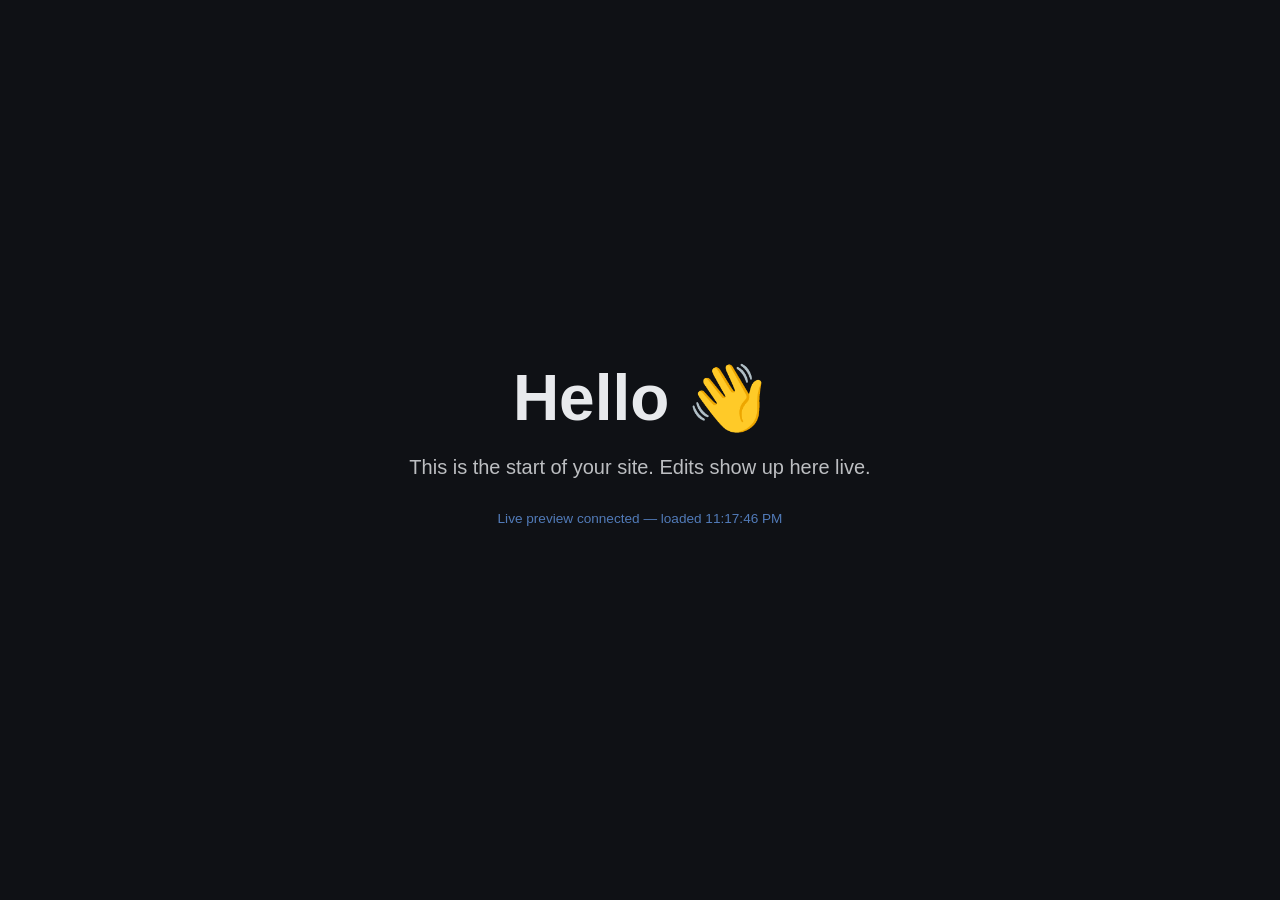
==== index.html @ a547a371 "Initial static site scaffold" ====
<!DOCTYPE html>
<html lang="en">
<head>
  <meta charset="UTF-8" />
  <meta name="viewport" content="width=device-width, initial-scale=1.0" />
  <title>My Site</title>
  <link rel="stylesheet" href="styles.css" />
</head>
<body>
  <main class="hero">
    <h1>Hello 👋</h1>
    <p class="tagline">This is the start of your site. Edits show up here live.</p>
    <p class="status" id="status">Live preview connected.</p>
  </main>
  <script src="script.js"></script>
</body>
</html>
---- styles.css ----
:root {
  --bg: #0f1115;
  --fg: #e8eaed;
  --accent: #6ea8fe;
}

* { box-sizing: border-box; }

body {
  margin: 0;
  min-height: 100vh;
  display: grid;
  place-items: center;
  font-family: -apple-system, BlinkMacSystemFont, "Segoe UI", Roboto, sans-serif;
  background: var(--bg);
  color: var(--fg);
}

.hero {
  text-align: center;
  padding: 2rem;
}

h1 {
  font-size: clamp(2.5rem, 8vw, 4rem);
  margin: 0 0 0.5rem;
}

.tagline {
  font-size: clamp(1rem, 4vw, 1.25rem);
  opacity: 0.8;
}

.status {
  margin-top: 2rem;
  font-size: 0.85rem;
  color: var(--accent);
  opacity: 0.7;
}
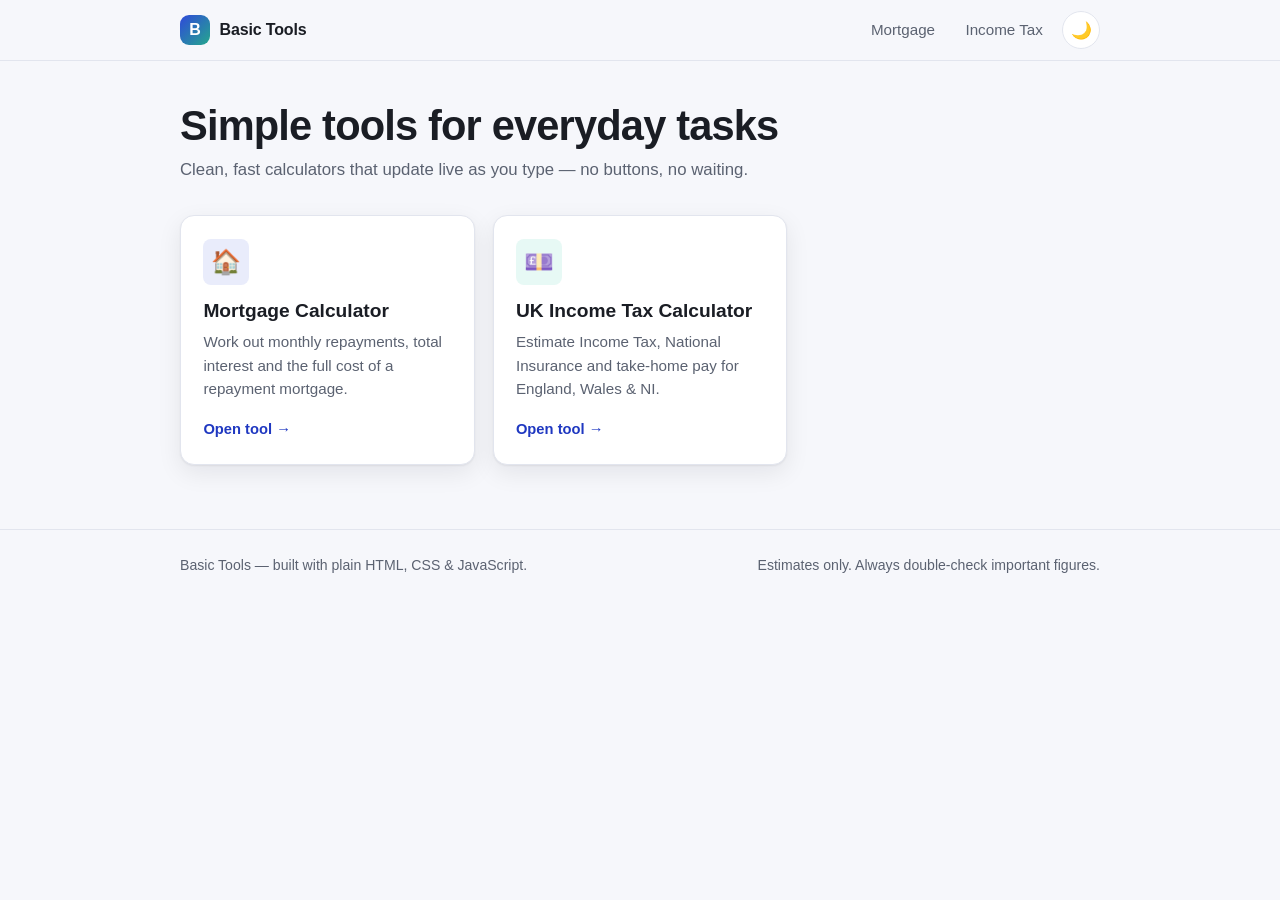
==== commit 86041f70: "Scaffold Basic Tools site with mortgage and UK income tax calculators Build out the multi-page stati" ====
--- a/index.html
+++ b/index.html
@@ -3,15 +3,68 @@
 <head>
   <meta charset="UTF-8" />
   <meta name="viewport" content="width=device-width, initial-scale=1.0" />
-  <title>My Site</title>
-  <link rel="stylesheet" href="styles.css" />
+  <title>Basic Tools — simple, clean everyday calculators</title>
+  <meta name="description" content="Basic Tools is a small collection of clean, fast, no-nonsense calculators that update as you type." />
+  <link rel="stylesheet" href="assets/css/main.css" />
+  <!-- Apply saved theme before paint to avoid a flash -->
+  <script>
+    (function () {
+      try {
+        var t = localStorage.getItem("basic-tools-theme");
+        if (t) document.documentElement.setAttribute("data-theme", t);
+      } catch (e) {}
+    })();
+  </script>
 </head>
 <body>
-  <main class="hero">
-    <h1>Hello 👋</h1>
-    <p class="tagline">This is the start of your site. Edits show up here live.</p>
-    <p class="status" id="status">Live preview connected.</p>
+  <header class="site-header">
+    <div class="container site-header__inner">
+      <a class="brand" href="index.html">
+        <span class="brand__mark">B</span>
+        <span>Basic&nbsp;Tools</span>
+      </a>
+      <nav>
+        <a class="nav-link" href="tools/mortgage-calculator/">Mortgage</a>
+        <a class="nav-link" href="tools/income-tax-calculator/">Income Tax</a>
+        <button class="theme-toggle" type="button" title="Toggle theme">
+          <span class="icon-sun">☀️</span><span class="icon-moon">🌙</span>
+        </button>
+      </nav>
+    </div>
+  </header>
+
+  <main>
+    <div class="container">
+      <h1 class="page-title">Simple tools for everyday tasks</h1>
+      <p class="page-subtitle">
+        Clean, fast calculators that update live as you type — no buttons, no waiting.
+      </p>
+
+      <section class="tool-grid" aria-label="Available tools">
+        <a class="card tool-card" href="tools/mortgage-calculator/">
+          <span class="tool-card__icon tool-card__icon--primary">🏠</span>
+          <h3>Mortgage Calculator</h3>
+          <p>Work out monthly repayments, total interest and the full cost of a repayment mortgage.</p>
+          <span class="tool-card__cta">Open tool →</span>
+        </a>
+
+        <a class="card tool-card" href="tools/income-tax-calculator/">
+          <span class="tool-card__icon tool-card__icon--secondary">💷</span>
+          <h3>UK Income Tax Calculator</h3>
+          <p>Estimate Income Tax, National Insurance and take-home pay for England, Wales &amp; NI.</p>
+          <span class="tool-card__cta">Open tool →</span>
+        </a>
+      </section>
+    </div>
   </main>
-  <script src="script.js"></script>
+
+  <footer class="site-footer">
+    <div class="container">
+      <span>Basic Tools — built with plain HTML, CSS &amp; JavaScript.</span>
+      <span>Estimates only. Always double-check important figures.</span>
+    </div>
+  </footer>
+
+  <script src="assets/js/theme.js"></script>
 </body>
 </html>
--- a/assets/css/main.css
+++ b/assets/css/main.css
@@ -0,0 +1,470 @@
+/* ==========================================================================
+   Basic Tools — shared theme
+   Pure CSS design system: dark/light mode + primary/secondary/tertiary colours.
+   ========================================================================== */
+
+/* --- Design tokens ------------------------------------------------------- */
+:root {
+  color-scheme: light dark;
+
+  /* Brand hues (shared across both themes) */
+  --primary-h: 231;   /* indigo */
+  --secondary-h: 168; /* teal   */
+  --tertiary-h: 32;   /* amber  */
+
+  /* Spacing & shape */
+  --radius-sm: 8px;
+  --radius: 14px;
+  --radius-lg: 22px;
+  --gap: 1rem;
+  --maxw: 960px;
+
+  --shadow: 0 1px 2px rgba(15, 17, 21, 0.06),
+            0 8px 24px rgba(15, 17, 21, 0.08);
+
+  --font-sans: -apple-system, BlinkMacSystemFont, "Segoe UI", Roboto,
+               Helvetica, Arial, sans-serif;
+  --font-mono: ui-monospace, "SF Mono", "Cascadia Code", Menlo, Consolas,
+               monospace;
+
+  --transition: 160ms ease;
+}
+
+/* Light theme (default) */
+:root,
+[data-theme="light"] {
+  --bg: #f6f7fb;
+  --surface: #ffffff;
+  --surface-2: #f0f2f8;
+  --border: #e2e5ee;
+  --text: #1a1d24;
+  --text-muted: #5b6271;
+
+  --primary: hsl(var(--primary-h) 70% 52%);
+  --primary-strong: hsl(var(--primary-h) 72% 44%);
+  --primary-soft: hsl(var(--primary-h) 70% 95%);
+  --on-primary: #ffffff;
+
+  --secondary: hsl(var(--secondary-h) 64% 40%);
+  --secondary-soft: hsl(var(--secondary-h) 60% 94%);
+
+  --tertiary: hsl(var(--tertiary-h) 92% 50%);
+  --tertiary-soft: hsl(var(--tertiary-h) 92% 94%);
+}
+
+/* Dark theme */
+[data-theme="dark"] {
+  --bg: #0f1115;
+  --surface: #171a21;
+  --surface-2: #1f2430;
+  --border: #2a2f3b;
+  --text: #e8eaed;
+  --text-muted: #99a1b3;
+
+  --primary: hsl(var(--primary-h) 85% 70%);
+  --primary-strong: hsl(var(--primary-h) 85% 76%);
+  --primary-soft: hsl(var(--primary-h) 45% 20%);
+  --on-primary: #0f1115;
+
+  --secondary: hsl(var(--secondary-h) 60% 60%);
+  --secondary-soft: hsl(var(--secondary-h) 40% 18%);
+
+  --tertiary: hsl(var(--tertiary-h) 92% 62%);
+  --tertiary-soft: hsl(var(--tertiary-h) 50% 20%);
+}
+
+/* Honour OS preference before a manual choice is stored */
+@media (prefers-color-scheme: dark) {
+  :root:not([data-theme]) {
+    --bg: #0f1115;
+    --surface: #171a21;
+    --surface-2: #1f2430;
+    --border: #2a2f3b;
+    --text: #e8eaed;
+    --text-muted: #99a1b3;
+    --primary: hsl(var(--primary-h) 85% 70%);
+    --primary-strong: hsl(var(--primary-h) 85% 76%);
+    --primary-soft: hsl(var(--primary-h) 45% 20%);
+    --on-primary: #0f1115;
+    --secondary: hsl(var(--secondary-h) 60% 60%);
+    --secondary-soft: hsl(var(--secondary-h) 40% 18%);
+    --tertiary: hsl(var(--tertiary-h) 92% 62%);
+    --tertiary-soft: hsl(var(--tertiary-h) 50% 20%);
+  }
+}
+
+/* --- Base ---------------------------------------------------------------- */
+*,
+*::before,
+*::after { box-sizing: border-box; }
+
+html { scroll-behavior: smooth; }
+
+body {
+  margin: 0;
+  min-height: 100vh;
+  font-family: var(--font-sans);
+  background: var(--bg);
+  color: var(--text);
+  line-height: 1.55;
+  -webkit-font-smoothing: antialiased;
+  transition: background var(--transition), color var(--transition);
+}
+
+a { color: var(--primary-strong); }
+
+h1, h2, h3 { line-height: 1.2; }
+
+/* --- Layout -------------------------------------------------------------- */
+.container {
+  width: 100%;
+  max-width: var(--maxw);
+  margin-inline: auto;
+  padding-inline: 1.25rem;
+}
+
+.site-header {
+  position: sticky;
+  top: 0;
+  z-index: 10;
+  background: color-mix(in srgb, var(--bg) 85%, transparent);
+  backdrop-filter: saturate(1.4) blur(10px);
+  border-bottom: 1px solid var(--border);
+}
+
+.site-header__inner {
+  display: flex;
+  align-items: center;
+  gap: 1rem;
+  min-height: 60px;
+}
+
+.brand {
+  display: inline-flex;
+  align-items: center;
+  gap: 0.6rem;
+  font-weight: 700;
+  letter-spacing: -0.01em;
+  color: var(--text);
+  text-decoration: none;
+}
+
+.brand__mark {
+  display: grid;
+  place-items: center;
+  width: 30px;
+  height: 30px;
+  border-radius: 9px;
+  background: linear-gradient(135deg, var(--primary), var(--secondary));
+  color: var(--on-primary);
+  font-weight: 800;
+}
+
+.site-header nav {
+  margin-left: auto;
+  display: flex;
+  align-items: center;
+  gap: 0.5rem;
+}
+
+.nav-link {
+  padding: 0.4rem 0.7rem;
+  border-radius: var(--radius-sm);
+  color: var(--text-muted);
+  text-decoration: none;
+  font-size: 0.95rem;
+  transition: color var(--transition), background var(--transition);
+}
+.nav-link:hover { color: var(--text); background: var(--surface-2); }
+
+/* --- Theme toggle -------------------------------------------------------- */
+.theme-toggle {
+  display: inline-grid;
+  place-items: center;
+  width: 38px;
+  height: 38px;
+  border: 1px solid var(--border);
+  border-radius: 50%;
+  background: var(--surface);
+  color: var(--text);
+  cursor: pointer;
+  font-size: 1.05rem;
+  transition: background var(--transition), border-color var(--transition),
+              transform var(--transition);
+}
+.theme-toggle:hover { transform: rotate(-12deg); border-color: var(--primary); }
+.theme-toggle:focus-visible { outline: 2px solid var(--primary); outline-offset: 2px; }
+.theme-toggle .icon-sun { display: none; }
+.theme-toggle .icon-moon { display: inline; }
+[data-theme="dark"] .theme-toggle .icon-sun { display: inline; }
+[data-theme="dark"] .theme-toggle .icon-moon { display: none; }
+@media (prefers-color-scheme: dark) {
+  :root:not([data-theme]) .theme-toggle .icon-sun { display: inline; }
+  :root:not([data-theme]) .theme-toggle .icon-moon { display: none; }
+}
+
+/* --- Cards / surfaces ---------------------------------------------------- */
+.card {
+  background: var(--surface);
+  border: 1px solid var(--border);
+  border-radius: var(--radius);
+  box-shadow: var(--shadow);
+}
+
+main { padding-block: 2.5rem 4rem; }
+
+.page-title {
+  font-size: clamp(1.9rem, 5vw, 2.6rem);
+  letter-spacing: -0.02em;
+  margin: 0 0 0.4rem;
+}
+.page-subtitle {
+  color: var(--text-muted);
+  margin: 0 0 2rem;
+  font-size: 1.05rem;
+}
+
+/* --- Hub: tool grid ------------------------------------------------------ */
+.tool-grid {
+  display: grid;
+  grid-template-columns: repeat(auto-fill, minmax(260px, 1fr));
+  gap: 1.1rem;
+}
+
+.tool-card {
+  display: flex;
+  flex-direction: column;
+  gap: 0.5rem;
+  padding: 1.4rem;
+  text-decoration: none;
+  color: inherit;
+  transition: transform var(--transition), border-color var(--transition),
+              box-shadow var(--transition);
+}
+.tool-card:hover {
+  transform: translateY(-3px);
+  border-color: var(--primary);
+}
+.tool-card__icon {
+  display: grid;
+  place-items: center;
+  width: 46px;
+  height: 46px;
+  border-radius: var(--radius-sm);
+  font-size: 1.5rem;
+  margin-bottom: 0.4rem;
+}
+.tool-card__icon--primary { background: var(--primary-soft); }
+.tool-card__icon--secondary { background: var(--secondary-soft); }
+.tool-card__icon--tertiary { background: var(--tertiary-soft); }
+.tool-card h3 { margin: 0; font-size: 1.2rem; }
+.tool-card p { margin: 0; color: var(--text-muted); font-size: 0.95rem; }
+.tool-card__cta {
+  margin-top: auto;
+  padding-top: 0.6rem;
+  color: var(--primary-strong);
+  font-weight: 600;
+  font-size: 0.92rem;
+}
+
+/* --- Tool layout --------------------------------------------------------- */
+.tool-layout {
+  display: grid;
+  grid-template-columns: minmax(0, 1fr) minmax(0, 1fr);
+  gap: 1.5rem;
+  align-items: start;
+}
+@media (max-width: 760px) {
+  .tool-layout { grid-template-columns: 1fr; }
+}
+
+.panel { padding: 1.5rem; }
+.panel h2 {
+  margin: 0 0 1.2rem;
+  font-size: 1.05rem;
+  text-transform: uppercase;
+  letter-spacing: 0.06em;
+  color: var(--text-muted);
+}
+
+/* --- Forms --------------------------------------------------------------- */
+.field { margin-bottom: 1.15rem; }
+.field:last-child { margin-bottom: 0; }
+
+.field label {
+  display: block;
+  margin-bottom: 0.4rem;
+  font-weight: 600;
+  font-size: 0.92rem;
+}
+.field .hint {
+  display: block;
+  margin-top: 0.35rem;
+  font-size: 0.8rem;
+  color: var(--text-muted);
+}
+
+.input-wrap {
+  position: relative;
+  display: flex;
+  align-items: center;
+}
+.input-wrap .affix {
+  position: absolute;
+  color: var(--text-muted);
+  font-size: 0.95rem;
+  pointer-events: none;
+}
+.input-wrap .affix--prefix { left: 0.85rem; }
+.input-wrap .affix--suffix { right: 0.85rem; }
+.input-wrap.has-prefix input { padding-left: 1.9rem; }
+.input-wrap.has-suffix input { padding-right: 2.4rem; }
+
+input[type="number"],
+input[type="text"],
+select {
+  width: 100%;
+  padding: 0.7rem 0.85rem;
+  font: inherit;
+  font-size: 1rem;
+  color: var(--text);
+  background: var(--surface-2);
+  border: 1px solid var(--border);
+  border-radius: var(--radius-sm);
+  transition: border-color var(--transition), box-shadow var(--transition);
+  -moz-appearance: textfield;
+}
+input:focus,
+select:focus {
+  outline: none;
+  border-color: var(--primary);
+  box-shadow: 0 0 0 3px var(--primary-soft);
+}
+input.invalid { border-color: var(--tertiary); }
+
+/* Range slider pairing */
+.field input[type="range"] {
+  width: 100%;
+  margin-top: 0.7rem;
+  accent-color: var(--primary);
+}
+
+.segmented {
+  display: inline-flex;
+  padding: 3px;
+  background: var(--surface-2);
+  border: 1px solid var(--border);
+  border-radius: var(--radius-sm);
+}
+.segmented button {
+  border: 0;
+  background: transparent;
+  color: var(--text-muted);
+  padding: 0.4rem 0.8rem;
+  font: inherit;
+  font-size: 0.9rem;
+  border-radius: 6px;
+  cursor: pointer;
+  transition: background var(--transition), color var(--transition);
+}
+.segmented button[aria-pressed="true"] {
+  background: var(--surface);
+  color: var(--text);
+  box-shadow: var(--shadow);
+}
+
+/* --- Results ------------------------------------------------------------- */
+.result-hero {
+  text-align: center;
+  padding: 1.8rem 1.5rem;
+  border-radius: var(--radius);
+  background: linear-gradient(135deg,
+              var(--primary-soft), var(--secondary-soft));
+  border: 1px solid var(--border);
+  margin-bottom: 1.3rem;
+}
+.result-hero .label {
+  font-size: 0.85rem;
+  text-transform: uppercase;
+  letter-spacing: 0.06em;
+  color: var(--text-muted);
+}
+.result-hero .value {
+  font-size: clamp(2.1rem, 7vw, 2.9rem);
+  font-weight: 800;
+  letter-spacing: -0.02em;
+  font-variant-numeric: tabular-nums;
+}
+.result-hero .value small { font-size: 0.9rem; font-weight: 600; color: var(--text-muted); }
+
+.result-rows { display: grid; gap: 0.1rem; }
+.result-row {
+  display: flex;
+  justify-content: space-between;
+  align-items: baseline;
+  gap: 1rem;
+  padding: 0.7rem 0.25rem;
+  border-bottom: 1px solid var(--border);
+}
+.result-row:last-child { border-bottom: 0; }
+.result-row .k { color: var(--text-muted); }
+.result-row .k small { display: block; font-size: 0.78rem; }
+.result-row .v {
+  font-weight: 700;
+  font-variant-numeric: tabular-nums;
+  text-align: right;
+}
+.result-row--total .v { font-size: 1.15rem; }
+.result-row .v.accent-primary { color: var(--primary-strong); }
+.result-row .v.accent-secondary { color: var(--secondary); }
+.result-row .v.accent-tertiary { color: var(--tertiary); }
+
+/* Stacked breakdown bar */
+.breakdown-bar {
+  display: flex;
+  height: 12px;
+  border-radius: 999px;
+  overflow: hidden;
+  margin: 0.4rem 0 1.2rem;
+  background: var(--surface-2);
+}
+.breakdown-bar span { transition: width var(--transition); }
+.seg-primary { background: var(--primary); }
+.seg-secondary { background: var(--secondary); }
+.seg-tertiary { background: var(--tertiary); }
+.seg-take-home { background: var(--secondary); }
+
+.note {
+  margin-top: 1.4rem;
+  font-size: 0.82rem;
+  color: var(--text-muted);
+}
+
+/* --- Footer -------------------------------------------------------------- */
+.site-footer {
+  border-top: 1px solid var(--border);
+  padding: 1.6rem 0;
+  color: var(--text-muted);
+  font-size: 0.88rem;
+}
+.site-footer .container {
+  display: flex;
+  flex-wrap: wrap;
+  gap: 0.5rem 1rem;
+  justify-content: space-between;
+}
+
+.back-link {
+  display: inline-flex;
+  align-items: center;
+  gap: 0.35rem;
+  color: var(--text-muted);
+  text-decoration: none;
+  font-size: 0.92rem;
+  margin-bottom: 1.2rem;
+}
+.back-link:hover { color: var(--text); }
+
+@media (prefers-reduced-motion: reduce) {
+  * { transition: none !important; scroll-behavior: auto; }
+}
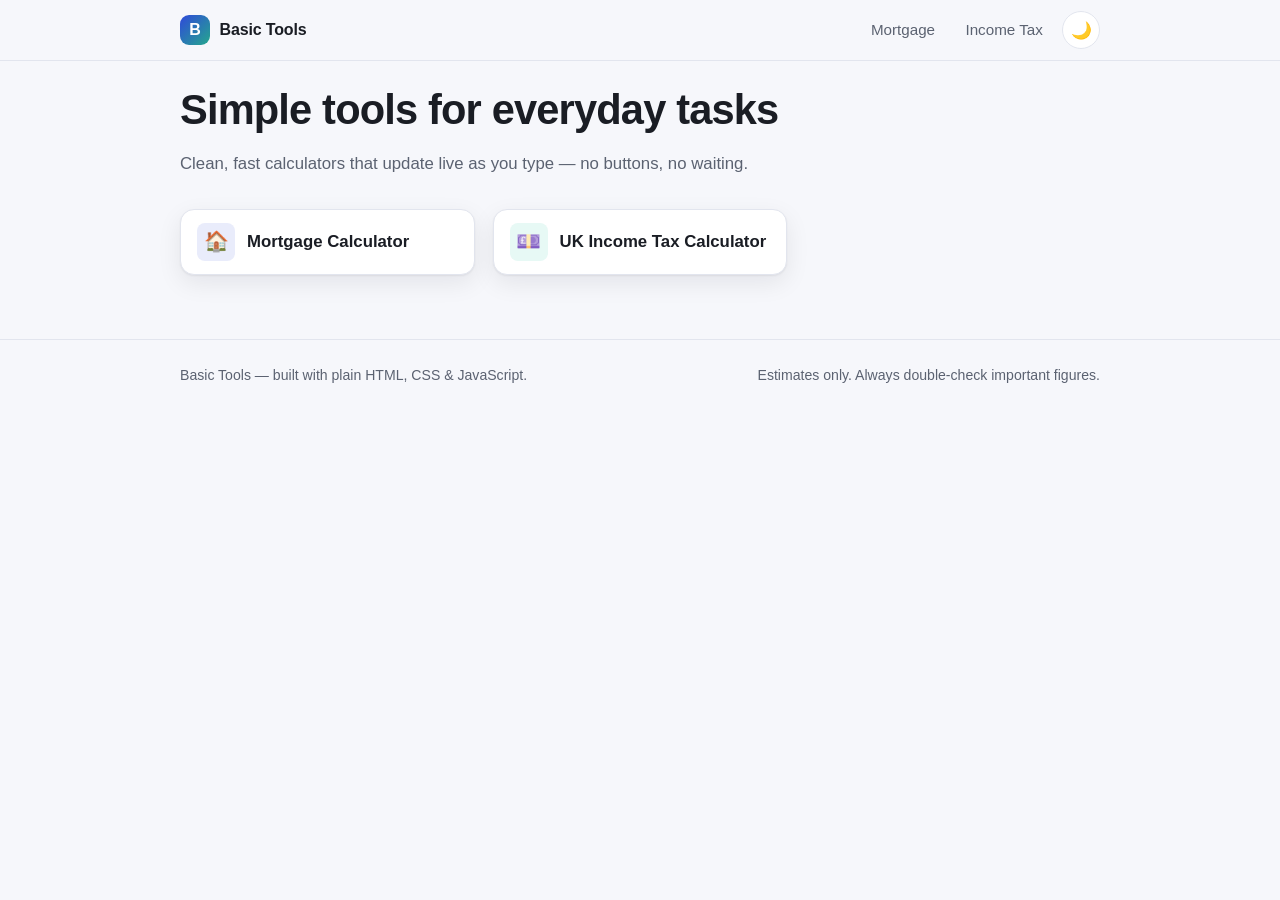
==== commit 20a7e8ad: "Make tool cards compact with inline icon and title Remove descriptions and CTA text from homepage to" ====
--- a/index.html
+++ b/index.html
@@ -44,15 +44,11 @@
         <a class="card tool-card" href="tools/mortgage-calculator/">
           <span class="tool-card__icon tool-card__icon--primary">🏠</span>
           <h3>Mortgage Calculator</h3>
-          <p>Work out monthly repayments, total interest and the full cost of a repayment mortgage.</p>
-          <span class="tool-card__cta">Open tool →</span>
         </a>
 
         <a class="card tool-card" href="tools/income-tax-calculator/">
           <span class="tool-card__icon tool-card__icon--secondary">💷</span>
           <h3>UK Income Tax Calculator</h3>
-          <p>Estimate Income Tax, National Insurance and take-home pay for England, Wales &amp; NI.</p>
-          <span class="tool-card__cta">Open tool →</span>
         </a>
       </section>
     </div>
--- a/assets/css/main.css
+++ b/assets/css/main.css
@@ -211,12 +211,12 @@
   box-shadow: var(--shadow);
 }
 
-main { padding-block: 2.5rem 4rem; }
+main { padding-block: 1.5rem 4rem; }
 
 .page-title {
   font-size: clamp(1.9rem, 5vw, 2.6rem);
   letter-spacing: -0.02em;
-  margin: 0 0 0.4rem;
+  margin: 0 0 1rem;
 }
 .page-subtitle {
   color: var(--text-muted);
@@ -233,49 +233,44 @@
 
 .tool-card {
   display: flex;
-  flex-direction: column;
-  gap: 0.5rem;
-  padding: 1.4rem;
+  flex-direction: row;
+  align-items: center;
+  gap: 0.75rem;
+  padding: 0.8rem 1rem;
   text-decoration: none;
   color: inherit;
   transition: transform var(--transition), border-color var(--transition),
               box-shadow var(--transition);
 }
 .tool-card:hover {
-  transform: translateY(-3px);
+  transform: translateY(-2px);
   border-color: var(--primary);
 }
 .tool-card__icon {
   display: grid;
   place-items: center;
-  width: 46px;
-  height: 46px;
+  width: 38px;
+  height: 38px;
   border-radius: var(--radius-sm);
-  font-size: 1.5rem;
-  margin-bottom: 0.4rem;
+  font-size: 1.25rem;
+  flex-shrink: 0;
 }
 .tool-card__icon--primary { background: var(--primary-soft); }
 .tool-card__icon--secondary { background: var(--secondary-soft); }
 .tool-card__icon--tertiary { background: var(--tertiary-soft); }
-.tool-card h3 { margin: 0; font-size: 1.2rem; }
-.tool-card p { margin: 0; color: var(--text-muted); font-size: 0.95rem; }
-.tool-card__cta {
-  margin-top: auto;
-  padding-top: 0.6rem;
-  color: var(--primary-strong);
-  font-weight: 600;
-  font-size: 0.92rem;
-}
+.tool-card h3 { margin: 0; font-size: 1.05rem; }
 
 /* --- Tool layout --------------------------------------------------------- */
 .tool-layout {
   display: grid;
-  grid-template-columns: minmax(0, 1fr) minmax(0, 1fr);
+  grid-template-columns: 1fr;
+  gap: 1.5rem;
+}
+.tool-layout__inputs {
+  display: grid;
+  grid-template-columns: repeat(auto-fit, minmax(280px, 1fr));
   gap: 1.5rem;
   align-items: start;
-}
-@media (max-width: 760px) {
-  .tool-layout { grid-template-columns: 1fr; }
 }
 
 .panel { padding: 1.5rem; }
@@ -373,6 +368,128 @@
   box-shadow: var(--shadow);
 }
 
+/* --- Sticky result banner ------------------------------------------------ */
+.sticky-result {
+  position: relative;
+  z-index: 5;
+  transition: box-shadow var(--transition);
+}
+.sticky-result.is-sticky {
+  position: sticky;
+  top: 60px;
+}
+.sticky-result.is-stuck {
+  box-shadow: 0 4px 20px rgba(15, 17, 21, 0.12);
+  border-radius: 0 0 var(--radius) var(--radius);
+}
+
+.sticky-result__inner {
+  display: flex;
+  align-items: center;
+  gap: 1rem;
+  padding: 1.2rem 1.5rem;
+  background: var(--surface);
+  border: 1px solid var(--border);
+  border-radius: var(--radius);
+  box-shadow: var(--shadow);
+}
+.sticky-result.is-stuck .sticky-result__inner {
+  border-radius: 0 0 var(--radius) var(--radius);
+  border-top: 0;
+}
+
+.sticky-result__body {
+  flex: 1;
+  display: flex;
+  flex-wrap: wrap;
+  align-items: baseline;
+  gap: 0.4rem 1.5rem;
+}
+.sticky-result__label {
+  font-size: 0.85rem;
+  text-transform: uppercase;
+  letter-spacing: 0.06em;
+  color: var(--text-muted);
+  width: 100%;
+}
+.sticky-result__value {
+  font-size: clamp(1.8rem, 6vw, 2.6rem);
+  font-weight: 800;
+  letter-spacing: -0.02em;
+  font-variant-numeric: tabular-nums;
+  line-height: 1;
+}
+.sticky-result__sub {
+  font-size: 0.92rem;
+  color: var(--text-muted);
+  font-variant-numeric: tabular-nums;
+}
+
+.pin-toggle {
+  flex-shrink: 0;
+  display: inline-grid;
+  place-items: center;
+  width: 36px;
+  height: 36px;
+  border: 1px solid var(--border);
+  border-radius: 50%;
+  background: var(--surface-2);
+  color: var(--text-muted);
+  cursor: pointer;
+  font-size: 1rem;
+  transition: background var(--transition), color var(--transition),
+              border-color var(--transition), transform var(--transition);
+}
+.pin-toggle:hover { border-color: var(--primary); color: var(--text); }
+.pin-toggle:focus-visible { outline: 2px solid var(--primary); outline-offset: 2px; }
+.pin-toggle[aria-pressed="true"] {
+  background: var(--primary-soft);
+  color: var(--primary-strong);
+  border-color: var(--primary);
+  transform: rotate(-45deg);
+}
+
+/* --- Breakdown table ----------------------------------------------------- */
+.breakdown-table {
+  width: 100%;
+  border-collapse: collapse;
+  font-variant-numeric: tabular-nums;
+}
+.breakdown-table th,
+.breakdown-table td {
+  padding: 0.65rem 0.25rem;
+  text-align: right;
+  border-bottom: 1px solid var(--border);
+}
+.breakdown-table th:first-child,
+.breakdown-table td:first-child {
+  text-align: left;
+  color: var(--text-muted);
+}
+.breakdown-table thead th {
+  font-size: 0.82rem;
+  text-transform: uppercase;
+  letter-spacing: 0.06em;
+  color: var(--text-muted);
+  font-weight: 600;
+  padding-bottom: 0.5rem;
+}
+.breakdown-table .row-accent-primary td:not(:first-child) { color: var(--primary-strong); }
+.breakdown-table .row-accent-tertiary td:not(:first-child) { color: var(--tertiary); }
+.breakdown-table .row-accent-secondary td:not(:first-child) { color: var(--secondary); }
+.breakdown-table .row-total td {
+  font-weight: 700;
+  font-size: 1.05rem;
+  border-bottom: 0;
+}
+.breakdown-table tfoot td {
+  border-bottom: 0;
+  color: var(--text-muted);
+  font-size: 0.9rem;
+  padding-top: 0.4rem;
+}
+.breakdown-table tfoot td[colspan] { text-align: right; font-weight: 600; }
+
 /* --- Results ------------------------------------------------------------- */
 .result-hero {
   text-align: center;
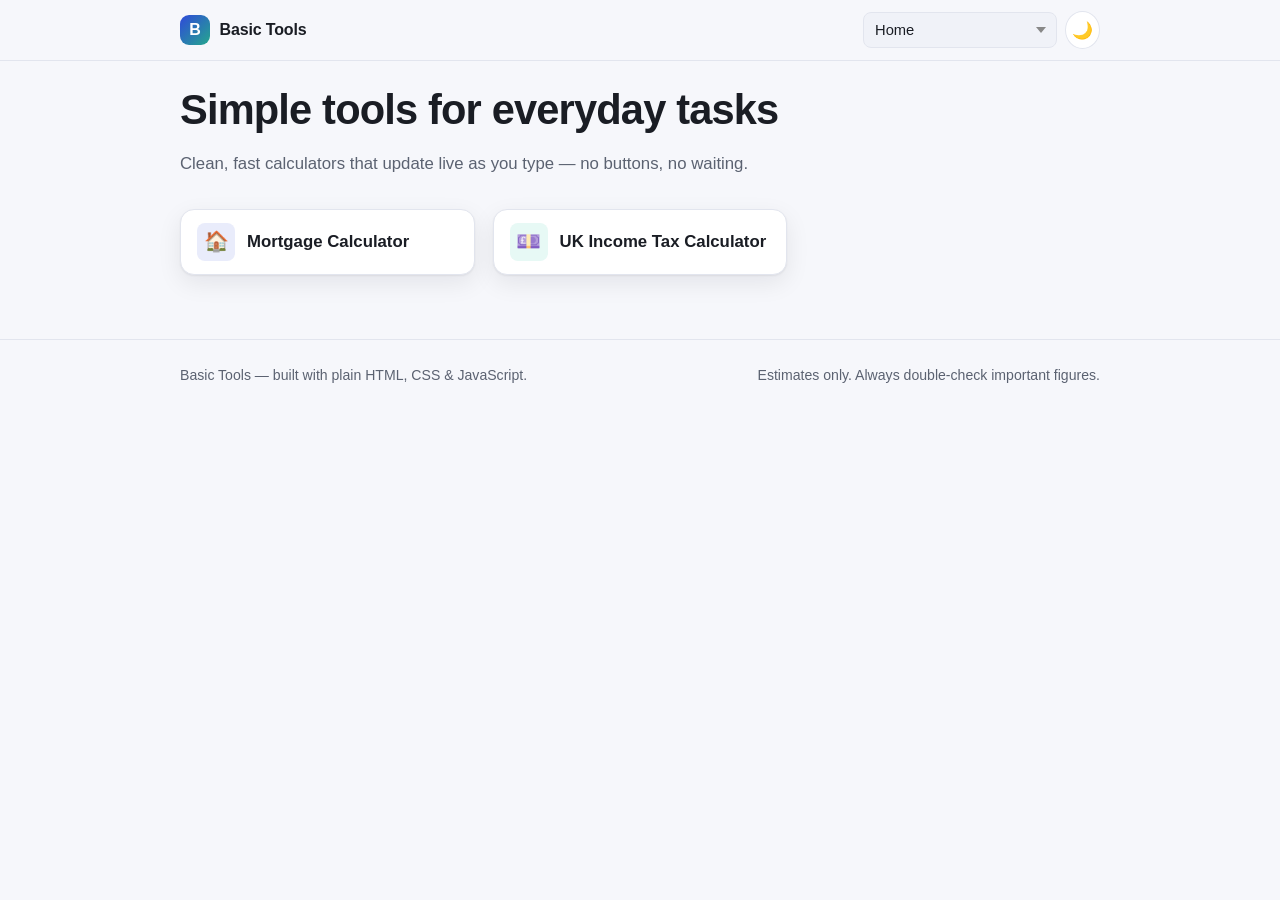
==== commit d6ef93b6: "Replace nav links with a tool dropdown selector Replaces individual nav links with a single <select>" ====
--- a/index.html
+++ b/index.html
@@ -24,8 +24,11 @@
         <span>Basic&nbsp;Tools</span>
       </a>
       <nav>
-        <a class="nav-link" href="tools/mortgage-calculator/">Mortgage</a>
-        <a class="nav-link" href="tools/income-tax-calculator/">Income Tax</a>
+        <select class="nav-select" id="tool-nav" aria-label="Navigate to tool">
+          <option value="" selected>Home</option>
+          <option value="tools/mortgage-calculator/">Mortgage Calculator</option>
+          <option value="tools/income-tax-calculator/">Income Tax Calculator</option>
+        </select>
         <button class="theme-toggle" type="button" title="Toggle theme">
           <span class="icon-sun">☀️</span><span class="icon-moon">🌙</span>
         </button>
--- a/assets/css/main.css
+++ b/assets/css/main.css
@@ -167,15 +167,24 @@
   gap: 0.5rem;
 }
 
-.nav-link {
-  padding: 0.4rem 0.7rem;
+.nav-select {
+  appearance: none;
+  -webkit-appearance: none;
+  background: var(--surface-2);
+  border: 1px solid var(--border);
   border-radius: var(--radius-sm);
-  color: var(--text-muted);
-  text-decoration: none;
-  font-size: 0.95rem;
-  transition: color var(--transition), background var(--transition);
-}
-.nav-link:hover { color: var(--text); background: var(--surface-2); }
+  color: var(--text);
+  font: inherit;
+  font-size: 0.92rem;
+  padding: 0.35rem 2rem 0.35rem 0.7rem;
+  cursor: pointer;
+  background-image: url("data:image/svg+xml,%3Csvg xmlns='http://www.w3.org/2000/svg' width='10' height='6'%3E%3Cpath d='M0 0l5 6 5-6z' fill='%23888'/%3E%3C/svg%3E");
+  background-repeat: no-repeat;
+  background-position: right 0.6rem center;
+  transition: border-color var(--transition);
+}
+.nav-select:hover { border-color: var(--primary); }
+.nav-select:focus-visible { outline: 2px solid var(--primary); outline-offset: 2px; }
 
 /* --- Theme toggle -------------------------------------------------------- */
 .theme-toggle {
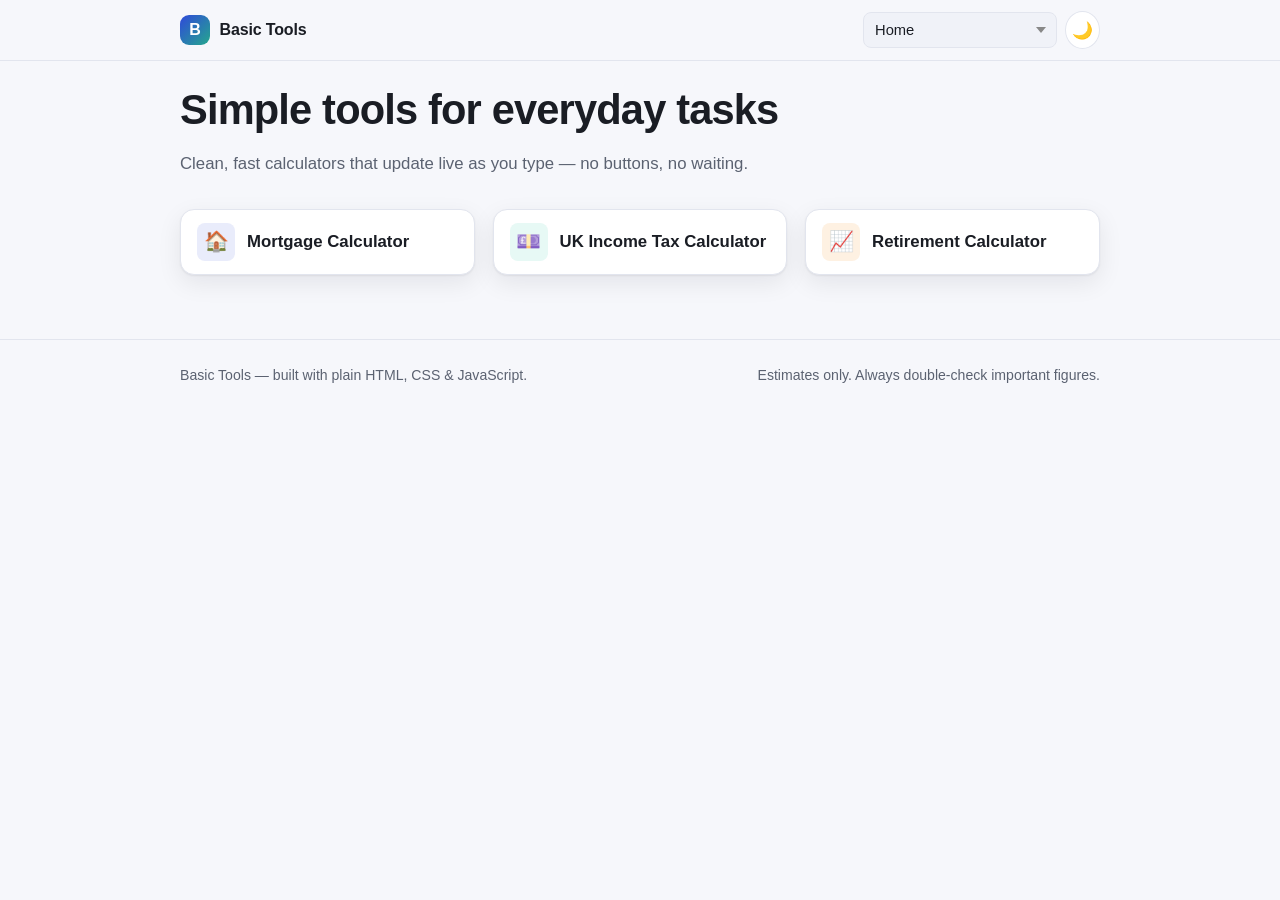
==== commit 099d972a: "Add retirement calculator Live-updating calculator showing monthly/yearly retirement income based on" ====
--- a/index.html
+++ b/index.html
@@ -28,6 +28,7 @@
           <option value="" selected>Home</option>
           <option value="tools/mortgage-calculator/">Mortgage Calculator</option>
           <option value="tools/income-tax-calculator/">Income Tax Calculator</option>
+          <option value="tools/retirement-calculator/">Retirement Calculator</option>
         </select>
         <button class="theme-toggle" type="button" title="Toggle theme">
           <span class="icon-sun">☀️</span><span class="icon-moon">🌙</span>
@@ -53,6 +54,11 @@
           <span class="tool-card__icon tool-card__icon--secondary">💷</span>
           <h3>UK Income Tax Calculator</h3>
         </a>
+
+        <a class="card tool-card" href="tools/retirement-calculator/">
+          <span class="tool-card__icon tool-card__icon--tertiary">📈</span>
+          <h3>Retirement Calculator</h3>
+        </a>
       </section>
     </div>
   </main>
